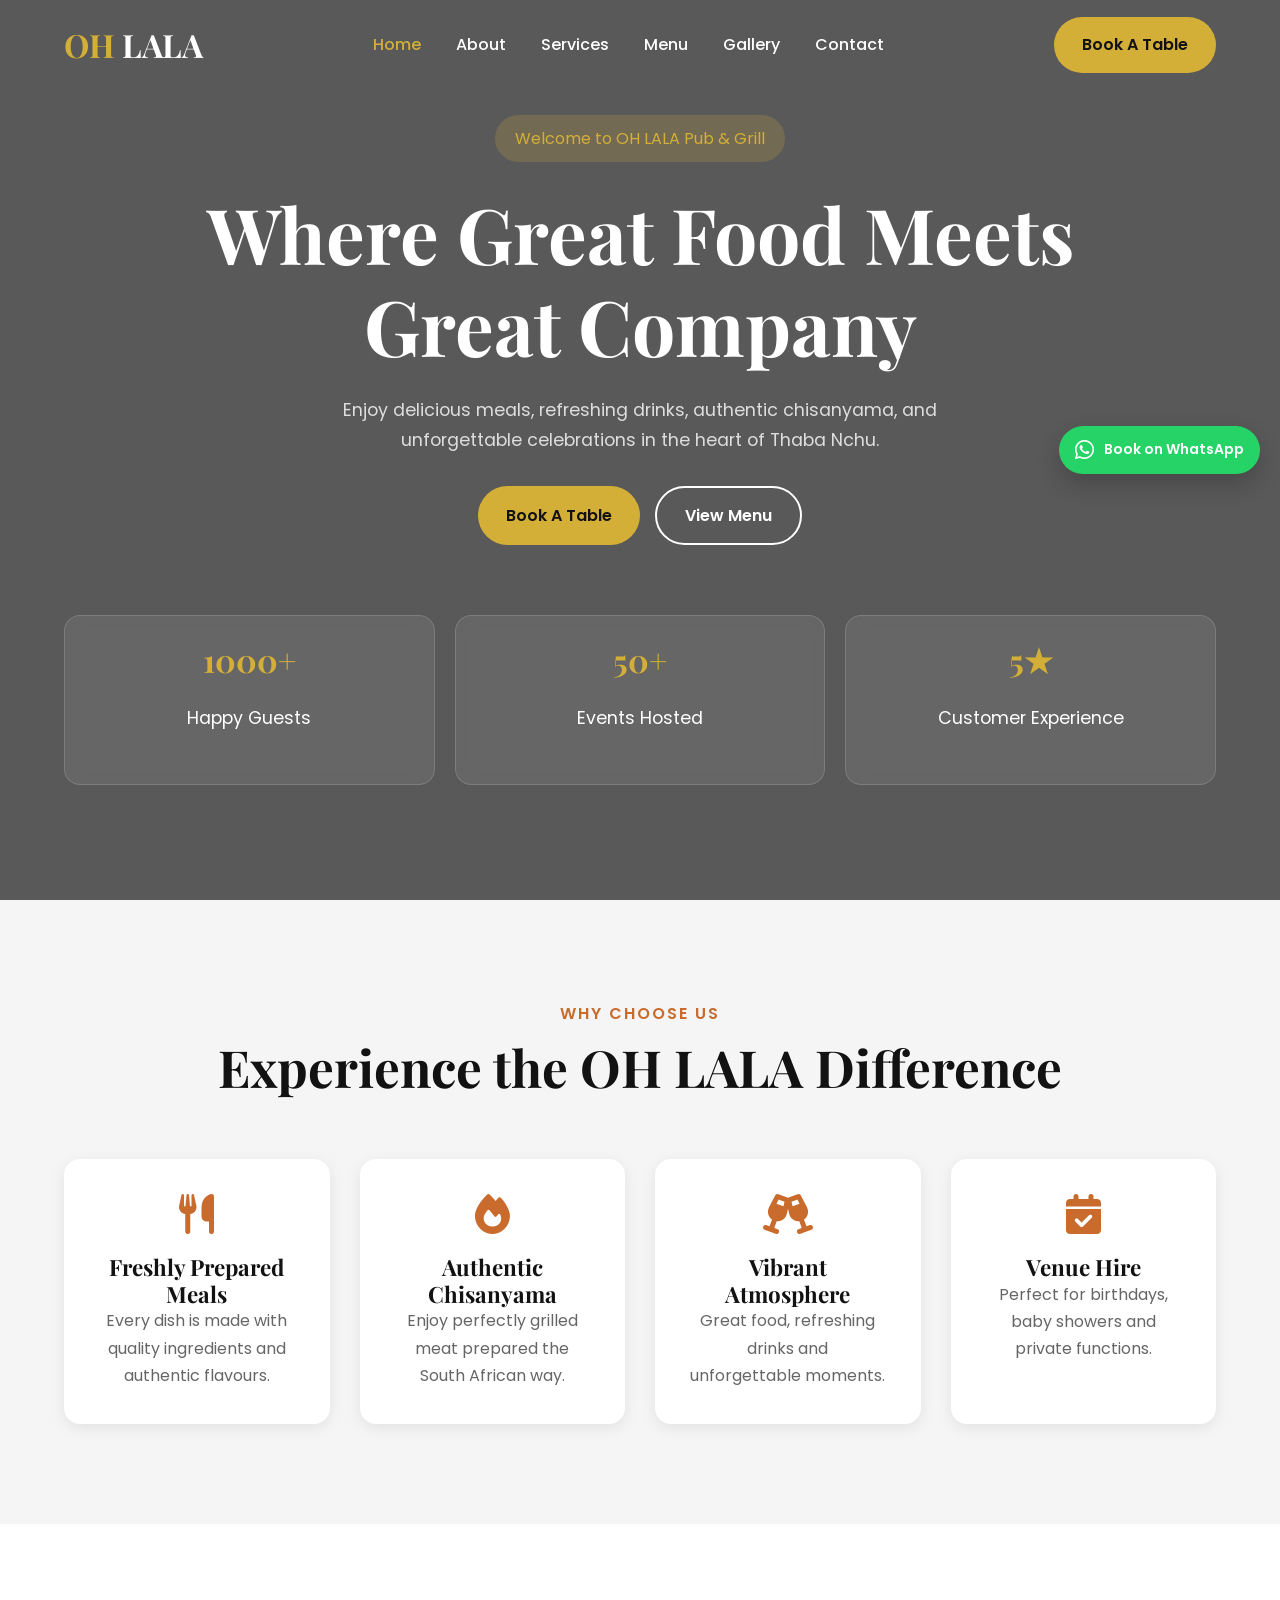
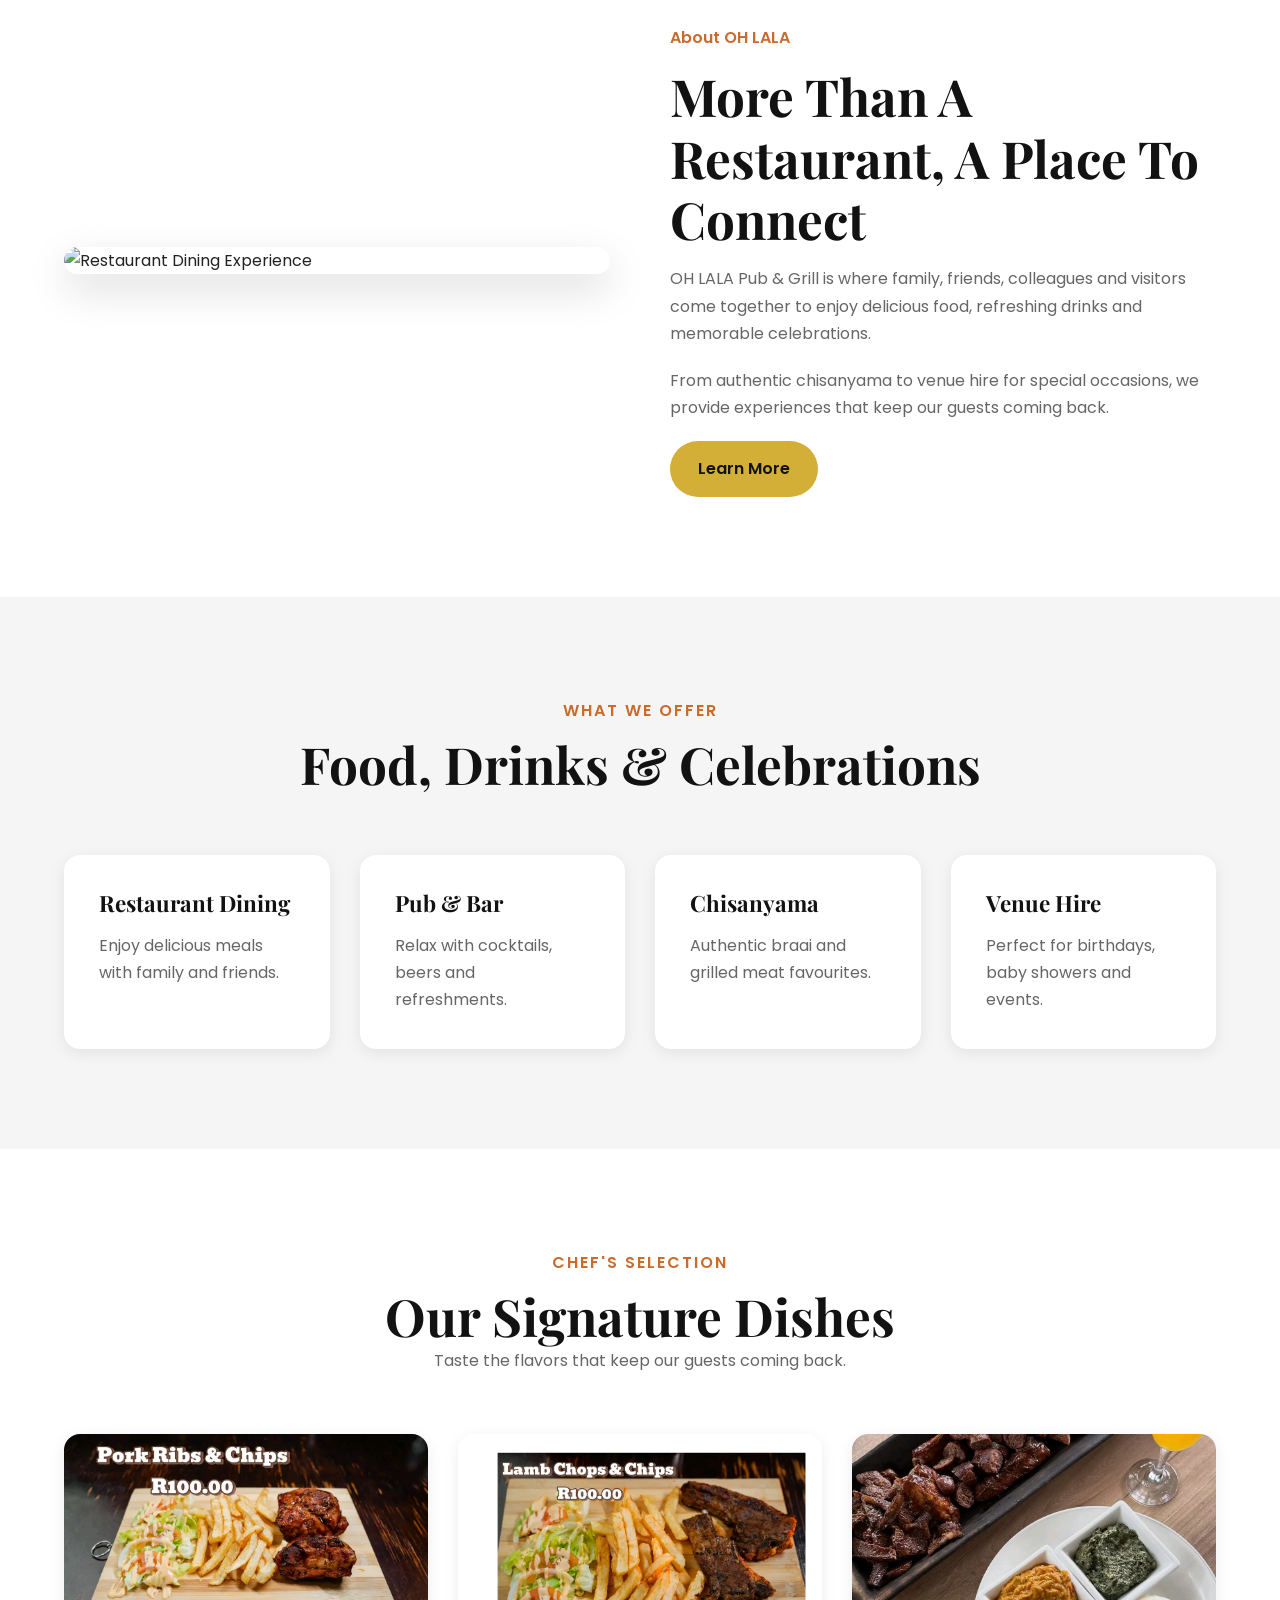
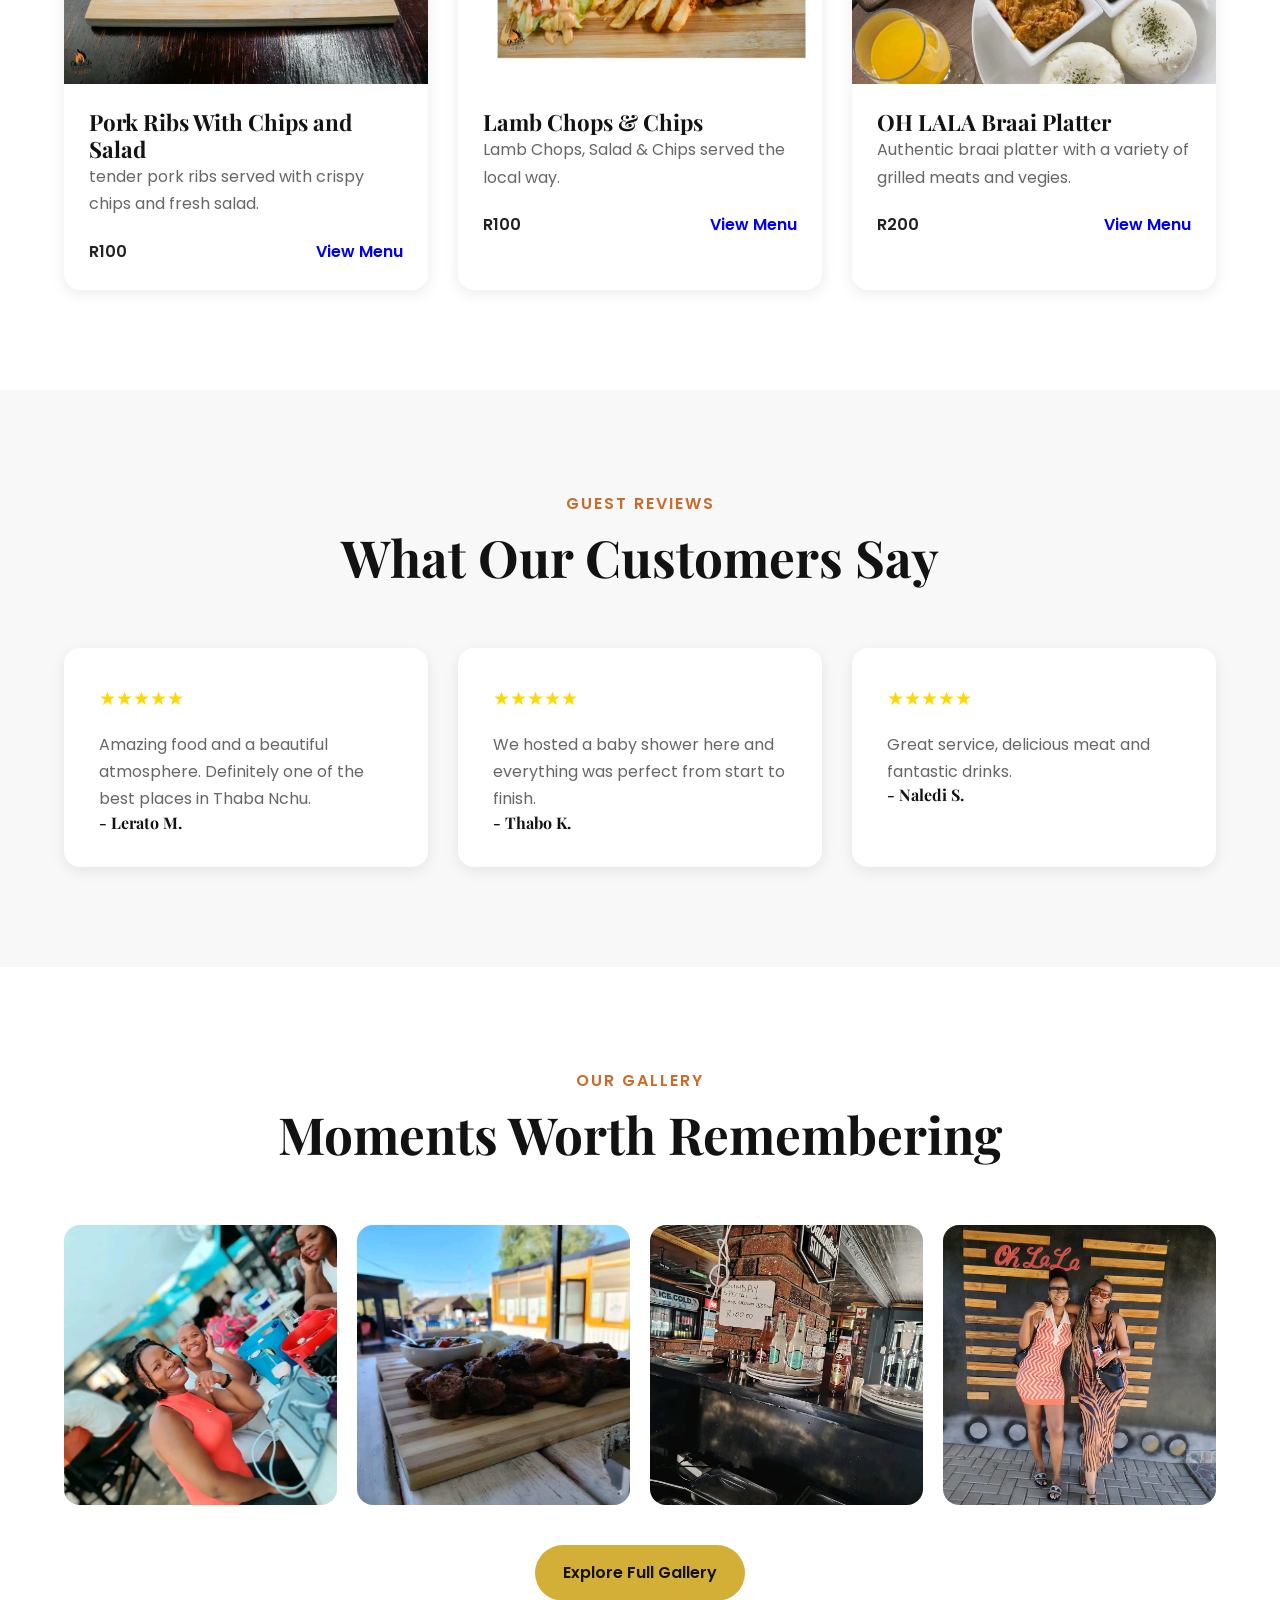
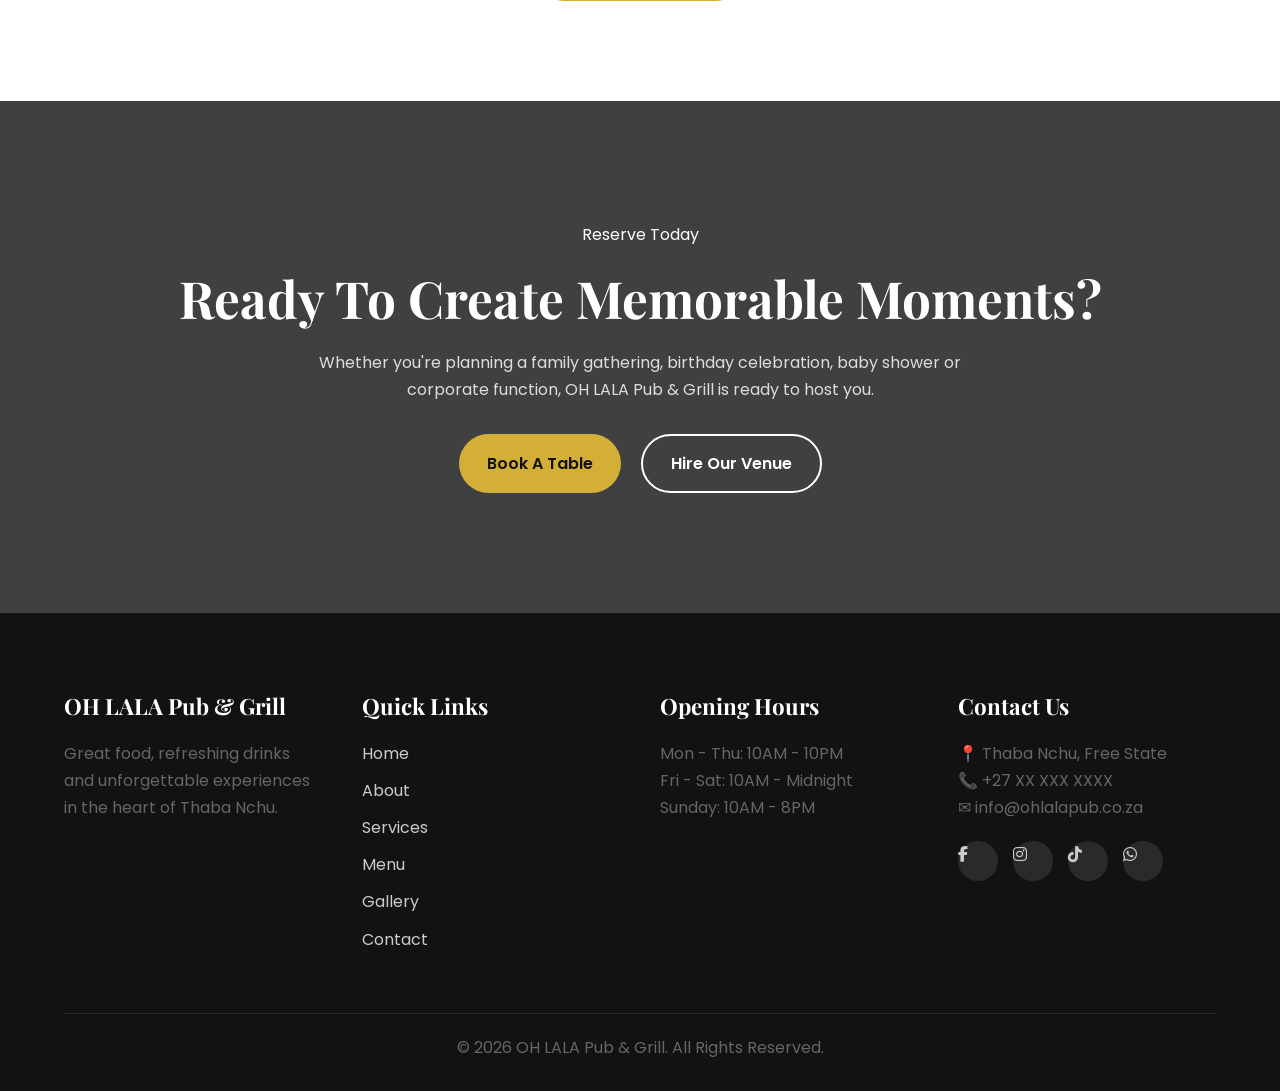
==== index.html @ 40be5af2 "first commit: Home page" ====
<!doctype html>
<html lang="en">
  <head>
    <meta charset="UTF-8" />
    <meta name="viewport" content="width=device-width, initial-scale=1.0" />
    <title>OH LALA PUB & GRILL</title>
    <link rel="stylesheet" href="css/styles.css" />

    <link rel="preconnect" href="https://fonts.googleapis.com" />
    <link rel="preconnect" href="https://fonts.gstatic.com" crossorigin />

    <link
      rel="stylesheet"
      href="https://cdnjs.cloudflare.com/ajax/libs/font-awesome/6.6.0/css/all.min.css"
    />
  </head>
  <body>
    <!-- Header -->
    <header class="header" id="header">
      <nav class="navbar container">
        <!-- Logo -->
        <a href="index.html" class="logo"> <span>OH</span> LALA </a>

        <!-- Desktop Navigation -->
        <ul class="nav-links">
          <li><a href="index.html" class="active">Home</a></li>
          <li><a href="about.html">About</a></li>
          <li><a href="services.html">Services</a></li>
          <li><a href="menu.html">Menu</a></li>
          <li><a href="gallery.html">Gallery</a></li>
          <li><a href="contact.html">Contact</a></li>
        </ul>

        <!-- CTA -->
        <a href="contact.html" class="btn btn-primary"> Book A Table </a>

        <!-- Mobile Menu -->
        <div class="hamburger" id="hamburger">
          <span></span>
          <span></span>
          <span></span>
        </div>
      </nav>

      <!-- Mobile Menu -->
      <div class="mobile-menu" id="mobileMenu">
        <a href="index.html">Home</a>
        <a href="about.html">About</a>
        <a href="services.html">Services</a>
        <a href="menu.html">Menu</a>
        <a href="gallery.html">Gallery</a>
        <a href="contact.html">Contact</a>

        <a href="contact.html" class="btn btn-primary mobile-btn">
          Book A Table
        </a>
      </div>
    </header>

    <!-- Hero Section -->
    <section class="hero">
      <div class="hero-overlay"></div>

      <div class="container hero-content">
        <span class="hero-tag"> Welcome to OH LALA Pub & Grill </span>

        <h1>Where Great Food Meets Great Company</h1>

        <p>
          Enjoy delicious meals, refreshing drinks, authentic chisanyama, and
          unforgettable celebrations in the heart of Thaba Nchu.
        </p>

        <div class="hero-buttons">
          <a href="contact.html" class="btn btn-primary"> Book A Table </a>

          <a href="menu.html" class="btn btn-secondary"> View Menu </a>
        </div>

        <!-- Statistics -->
        <div class="hero-stats">
          <div class="stat-card">
            <h3>1000+</h3>
            <p>Happy Guests</p>
          </div>

          <div class="stat-card">
            <h3>50+</h3>
            <p>Events Hosted</p>
          </div>

          <div class="stat-card">
            <h3>5★</h3>
            <p>Customer Experience</p>
          </div>
        </div>
      </div>
    </section>

    <section class="features section">
      <div class="container">
        <div class="section-header">
          <span>Why Choose Us</span>
          <h2>Experience the OH LALA Difference</h2>
        </div>

        <div class="features-grid">
          <div class="feature-card">
            <i class="fas fa-utensils"></i>
            <h3>Freshly Prepared Meals</h3>
            <p>
              Every dish is made with quality ingredients and authentic
              flavours.
            </p>
          </div>

          <div class="feature-card">
            <i class="fas fa-fire"></i>
            <h3>Authentic Chisanyama</h3>
            <p>Enjoy perfectly grilled meat prepared the South African way.</p>
          </div>

          <div class="feature-card">
            <i class="fas fa-glass-cheers"></i>
            <h3>Vibrant Atmosphere</h3>
            <p>Great food, refreshing drinks and unforgettable moments.</p>
          </div>

          <div class="feature-card">
            <i class="fas fa-calendar-check"></i>
            <h3>Venue Hire</h3>
            <p>Perfect for birthdays, baby showers and private functions.</p>
          </div>
        </div>
      </div>
    </section>

    <section class="about-preview section">
      <div class="container about-grid">
        <div class="about-image">
          <img
            src="https://images.unsplash.com/photo-1559339352-11d035aa65de"
            alt="Restaurant Dining Experience"
          />
        </div>

        <div class="about-content">
          <span>About OH LALA</span>

          <h2>More Than A Restaurant, A Place To Connect</h2>

          <p>
            OH LALA Pub & Grill is where family, friends, colleagues and
            visitors come together to enjoy delicious food, refreshing drinks
            and memorable celebrations.
          </p>

          <p>
            From authentic chisanyama to venue hire for special occasions, we
            provide experiences that keep our guests coming back.
          </p>

          <a href="about.html" class="btn btn-primary"> Learn More </a>
        </div>
      </div>
    </section>

    <section class="services-preview section">
      <div class="container">
        <div class="section-header">
          <span>What We Offer</span>
          <h2>Food, Drinks & Celebrations</h2>
        </div>

        <div class="services-grid">
          <div class="service-card">
            <h3>Restaurant Dining</h3>
            <p>Enjoy delicious meals with family and friends.</p>
          </div>

          <div class="service-card">
            <h3>Pub & Bar</h3>
            <p>Relax with cocktails, beers and refreshments.</p>
          </div>

          <div class="service-card">
            <h3>Chisanyama</h3>
            <p>Authentic braai and grilled meat favourites.</p>
          </div>

          <div class="service-card">
            <h3>Venue Hire</h3>
            <p>Perfect for birthdays, baby showers and events.</p>
          </div>
        </div>
      </div>
    </section>

    <!-- Signature Dishes -->
    <section class="signature-dishes section">
      <div class="container">
        <div class="section-header">
          <span>Chef's Selection</span>
          <h2>Our Signature Dishes</h2>
          <p>Taste the flavors that keep our guests coming back.</p>
        </div>

        <div class="dishes-grid">
          <div class="dish-card">
            <img
              src="images/pork-ribs-plate.jpg"
              alt="Pork Ribs With Chips and Salad"
            />

            <div class="dish-content">
              <h3>Pork Ribs With Chips and Salad</h3>
              <p> tender pork ribs served with crispy chips and fresh salad.</p>

              <div class="dish-footer">
                <span>R100</span>
                <a href="menu.html">View Menu</a>
              </div>
            </div>
          </div>

          <div class="dish-card">
            <img
              src="images/lamp-chops.jpg"
              alt="Lamb Chips Palte"
            />

            <div class="dish-content">
              <h3>Lamb Chops & Chips</h3>
              <p>Lamb Chops, Salad & Chips served the local way.</p>

              <div class="dish-footer">
                <span>R100</span>
                <a href="menu.html">View Menu</a>
              </div>
            </div>
          </div>

          <div class="dish-card">
            <img
              src="images/oh-lala-braai-platter.jpg"
              alt="Burger"
            />

            <div class="dish-content">
              <h3>OH LALA Braai Platter</h3>
              <p>Authentic braai platter with a variety of grilled meats and vegies.</p>

              <div class="dish-footer">
                <span>R200</span>
                <a href="menu.html">View Menu</a>
              </div>
            </div>
          </div>
        </div>
      </div>
    </section>

    <!-- Testimonials -->
    <section class="testimonials section">
      <div class="container">
        <div class="section-header">
          <span>Guest Reviews</span>
          <h2>What Our Customers Say</h2>
        </div>

        <div class="testimonial-grid">
          <div class="testimonial-card">
            <div class="stars">★★★★★</div>

            <p>
              Amazing food and a beautiful atmosphere. Definitely one of the
              best places in Thaba Nchu.
            </p>

            <h4>- Lerato M.</h4>
          </div>

          <div class="testimonial-card">
            <div class="stars">★★★★★</div>

            <p>
              We hosted a baby shower here and everything was perfect from start
              to finish.
            </p>

            <h4>- Thabo K.</h4>
          </div>

          <div class="testimonial-card">
            <div class="stars">★★★★★</div>

            <p>Great service, delicious meat and fantastic drinks.</p>

            <h4>- Naledi S.</h4>
          </div>
        </div>
      </div>
    </section>

    <!-- Gallery Preview -->
    <section class="gallery-preview section">
      <div class="container">
        <div class="section-header">
          <span>Our Gallery</span>
          <h2>Moments Worth Remembering</h2>
        </div>

        <div class="gallery-grid">
          <img
            src="images/gallery-preview/gallery-1.jpg"
            alt="Restaurant Interior"
          />

          <img
            src="images/gallery-preview/gallery-2.jpg"
            alt="Restaurant Food"
          />

          <img
            src="images/gallery-preview/gallery-3.jpg"
            alt="Dining Experience"
          />

          <img
            src="images/gallery-preview/gallery-4.jpg"
            alt="Event Venue"
          />
        </div>

        <div class="gallery-btn">
          <a href="gallery.html" class="btn btn-primary">
            Explore Full Gallery
          </a>
        </div>
      </div>
    </section>

    <!-- Booking CTA -->
    <section class="booking-cta">
      <div class="cta-overlay"></div>

      <div class="container cta-content">
        <span>Reserve Today</span>

        <h2>Ready To Create Memorable Moments?</h2>

        <p>
          Whether you're planning a family gathering, birthday celebration, baby
          shower or corporate function, OH LALA Pub & Grill is ready to host
          you.
        </p>

        <div class="cta-buttons">
          <a href="contact.html" class="btn btn-primary"> Book A Table </a>

          <a href="contact.html" class="btn btn-secondary"> Hire Our Venue </a>
        </div>
      </div>
    </section>
 <!-- WhatsApp Floating Button -->
    <a
      href="https://wa.me/27XXXXXXXXX"
      class="whatsapp-float"
      target="_blank"
      aria-label="Chat on WhatsApp"
    >
      <i class="fab fa-whatsapp"></i>
      <span>Book on WhatsApp</span>
    </a>
    <!-- Footer -->
    <footer class="footer">
      <div class="container">
        <div class="footer-grid">
          <!-- Column 1 -->
          <div>
            <h3>OH LALA Pub & Grill</h3>

            <p>
              Great food, refreshing drinks and unforgettable experiences in the
              heart of Thaba Nchu.
            </p>
          </div>

          <!-- Column 2 -->
          <div>
            <h3>Quick Links</h3>

            <a href="index.html">Home</a>
            <a href="about.html">About</a>
            <a href="services.html">Services</a>
            <a href="menu.html">Menu</a>
            <a href="gallery.html">Gallery</a>
            <a href="contact.html">Contact</a>
          </div>

          <!-- Column 3 -->
          <div>
            <h3>Opening Hours</h3>

            <p>Mon - Thu: 10AM - 10PM</p>
            <p>Fri - Sat: 10AM - Midnight</p>
            <p>Sunday: 10AM - 8PM</p>
          </div>

          <!-- Column 4 -->
          <div>
            <h3>Contact Us</h3>

            <p>📍 Thaba Nchu, Free State</p>
            <p>📞 +27 XX XXX XXXX</p>
            <p>✉ info@ohlalapub.co.za</p>

            <div class="social-icons">
              <a href="#">
                <i class="fab fa-facebook-f"></i>
              </a>

              <a href="#">
                <i class="fab fa-instagram"></i>
              </a>

              <a href="#">
                <i class="fab fa-tiktok"></i>
              </a>

              <a href="#">
                <i class="fab fa-whatsapp"></i>
              </a>
            </div>
          </div>
        </div>

        <div class="footer-bottom">
          <p>© 2026 OH LALA Pub & Grill. All Rights Reserved.</p>
        </div>
      </div>
    </footer>
   
    <script src="js/script.js"></script>
  </body>
</html>
---- css/styles.css ----
/* ===================================
   GOOGLE FONTS
=================================== */
@import url("https://fonts.googleapis.com/css2?family=Playfair+Display:wght@500;600;700;800&family=Poppins:wght@300;400;500;600;700&display=swap");

/* ===================================
   CSS VARIABLES
=================================== */
:root {
  /* Colors */
  --primary: #d4af37;
  --secondary: #c96b2c;
  --dark: #121212;
  --dark-light: #1d1d1d;
  --white: #ffffff;
  --gray: #f5f5f5;
  --text: #666666;

  /* Typography */
  --heading-font: "Playfair Display", serif;
  --body-font: "Poppins", sans-serif;

  /* Shadows */
  --shadow-sm: 0 4px 15px rgba(0, 0, 0, 0.08);
  --shadow-md: 0 8px 25px rgba(0, 0, 0, 0.12);
  --shadow-lg: 0 15px 40px rgba(0, 0, 0, 0.15);

  /* Radius */
  --radius: 16px;
  --radius-lg: 24px;

  /* Container */
  --container: 1200px;

  /* Transition */
  --transition: all 0.35s ease;
}

/* ===================================
   RESET
=================================== */
* {
  margin: 0;
  padding: 0;
  box-sizing: border-box;
}

html {
  scroll-behavior: smooth;
}

body {
  font-family: var(--body-font);
  line-height: 1.7;
  background: var(--white);
  color: #222;
  overflow-x: hidden;
}

img {
  width: 100%;
  display: block;
}

ul {
  list-style: none;
}

a {
  text-decoration: none;
}

section {
  padding: 100px 0;
}

.container {
  width: min(90%, var(--container));
  margin: auto;
}

/* ===================================
   TYPOGRAPHY
=================================== */

h1,
h2,
h3,
h4,
h5 {
  font-family: var(--heading-font);
  line-height: 1.2;
  color: var(--dark);
}

h1 {
  font-size: clamp(2.8rem, 6vw, 5.5rem);
}

h2 {
  font-size: clamp(2rem, 4vw, 3.5rem);
}

h3 {
  font-size: 1.4rem;
}

p {
  color: var(--text);
}

.section-header {
  text-align: center;
  margin-bottom: 60px;
}

.section-header span {
  color: var(--secondary);
  font-weight: 600;
  text-transform: uppercase;
  letter-spacing: 2px;
}

.section-header h2 {
  margin-top: 10px;
}

/* ===================================
   BUTTONS
=================================== */

.btn {
  display: inline-flex;
  align-items: center;
  justify-content: center;
  padding: 14px 28px;
  border-radius: 50px;
  font-weight: 600;
  transition: var(--transition);
  cursor: pointer;
}

.btn-primary {
  background: var(--primary);
  color: var(--dark);
}

.btn-primary:hover {
  background: var(--secondary);
  color: var(--white);
  transform: translateY(-3px);
}

.btn-secondary {
  border: 2px solid var(--white);
  color: var(--white);
}

.btn-secondary:hover {
  background: var(--white);
  color: var(--dark);
}

/* ===================================
   HEADER
=================================== */

.header {
  position: fixed;
  top: 0;
  left: 0;
  width: 100%;
  z-index: 1000;
  transition: 0.4s ease;
}

.header.scrolled {
  background: rgba(18, 18, 18, 0.95);
  backdrop-filter: blur(10px);
  box-shadow: var(--shadow-md);
}

.navbar {
  display: flex;
  justify-content: space-between;
  align-items: center;
  height: 90px;
}

.logo {
  font-family: var(--heading-font);
  font-size: 2rem;
  font-weight: 700;
  color: var(--white);
}

.logo span {
  color: var(--primary);
}

.nav-links {
  display: flex;
  gap: 35px;
}

.nav-links a {
  color: var(--white);
  font-weight: 500;
  transition: var(--transition);
  position: relative;
}

.nav-links a:hover,
.nav-links a.active {
  color: var(--primary);
}

.nav-links a::after {
  content: "";
  position: absolute;
  width: 0;
  height: 2px;
  background: var(--primary);
  left: 0;
  bottom: -5px;
  transition: 0.3s;
}

.nav-links a:hover::after {
  width: 100%;
}

/* ===================================
   MOBILE MENU
=================================== */

.hamburger {
  display: none;
  flex-direction: column;
  cursor: pointer;
}

.hamburger span {
  width: 28px;
  height: 3px;
  margin: 3px;
  background: white;
}

.mobile-menu {
  position: fixed;
  top: 90px;
  right: -100%;
  width: 280px;
  height: 100vh;
  background: var(--dark);
  display: flex;
  flex-direction: column;
  padding: 40px;
  gap: 20px;
  transition: 0.4s;
}

.mobile-menu.active {
  right: 0;
}

.mobile-menu a {
  color: white;
  font-size: 1.1rem;
}

/* ===================================
   HERO SECTION
=================================== */

.hero {
  min-height: 100vh;
  position: relative;
  display: flex;
  align-items: center;
  background: url("https://images.unsplash.com/photo-1517248135467-4c7edcad34c4?auto=format&fit=crop&w=2000&q=80")
    center/cover;
}

.hero-overlay {
  position: absolute;
  inset: 0;
  background: rgba(0, 0, 0, 0.65);
}

.hero-content {
  position: relative;
  z-index: 2;
  color: white;
  text-align: center;
}

.hero-tag {
  display: inline-block;
  background: rgba(212, 175, 55, 0.2);
  color: var(--primary);
  padding: 10px 20px;
  border-radius: 50px;
  margin-bottom: 25px;
}

.hero h1 {
  color: white;
  max-width: 900px;
  margin: auto;
}

.hero p {
  color: #ddd;
  max-width: 700px;
  margin: 25px auto;
  font-size: 1.1rem;
}

.hero-buttons {
  display: flex;
  justify-content: center;
  gap: 15px;
  margin-top: 30px;
  flex-wrap: wrap;
}

/* ===================================
   HERO STATS
=================================== */

.hero-stats {
  display: grid;
  grid-template-columns: repeat(3, 1fr);
  gap: 20px;
  margin-top: 70px;
}

.stat-card {
  background: rgba(255, 255, 255, 0.08);
  backdrop-filter: blur(10px);
  border: 1px solid rgba(255, 255, 255, 0.15);
  border-radius: var(--radius);
  padding: 25px;
}

.stat-card h3 {
  color: var(--primary);
  font-size: 2rem;
}

.stat-card p {
  color: white;
}

/* ===================================
   FEATURES
=================================== */

.features {
  background: var(--gray);
}

.features-grid {
  display: grid;
  grid-template-columns: repeat(auto-fit, minmax(250px, 1fr));
  gap: 30px;
}

.feature-card {
  background: white;
  padding: 35px;
  border-radius: var(--radius);
  box-shadow: var(--shadow-sm);
  transition: var(--transition);
  text-align: center;
}

.feature-card:hover {
  transform: translateY(-10px);
  box-shadow: var(--shadow-lg);
}

.feature-card i {
  font-size: 2.5rem;
  color: var(--secondary);
  margin-bottom: 20px;
}

/* ===================================
   ABOUT PREVIEW
=================================== */

.about-grid {
  display: grid;
  grid-template-columns: 1fr 1fr;
  gap: 60px;
  align-items: center;
}

.about-image img {
  border-radius: var(--radius-lg);
  box-shadow: var(--shadow-lg);
}

.about-content span {
  color: var(--secondary);
  font-weight: 600;
}

.about-content h2 {
  margin: 15px 0;
}

.about-content p {
  margin-bottom: 20px;
}

/* ===================================
   SERVICES
=================================== */

.services-preview {
  background: var(--gray);
}

.services-grid {
  display: grid;
  grid-template-columns: repeat(auto-fit, minmax(260px, 1fr));
  gap: 30px;
}

.service-card {
  background: white;
  padding: 35px;
  border-radius: var(--radius);
  box-shadow: var(--shadow-sm);
  transition: var(--transition);
}

.service-card:hover {
  transform: translateY(-8px);
  border-bottom: 4px solid var(--primary);
}

.service-card h3 {
  margin-bottom: 15px;
}

/* ===================================
   GENERAL CARD DESIGN
=================================== */

.card {
  background: white;
  border-radius: var(--radius);
  overflow: hidden;
  box-shadow: var(--shadow-sm);
  transition: var(--transition);
}

.card:hover {
  transform: translateY(-8px);
  box-shadow: var(--shadow-lg);
}

/* ===================================
   ANIMATIONS
=================================== */

.fade-up {
  opacity: 0;
  transform: translateY(40px);
  transition: 0.8s ease;
}

.fade-up.show {
  opacity: 1;
  transform: translateY(0);
}

@keyframes float {
  0% {
    transform: translateY(0);
  }
  50% {
    transform: translateY(-10px);
  }
  100% {
    transform: translateY(0);
  }
}

.float {
  animation: float 3s infinite ease-in-out;
}

/* SIGNATURE DISHES */
.dishes-grid {
  display: grid;
  grid-template-columns: repeat(auto-fit, minmax(320px, 1fr));
  gap: 30px;
}

.dish-card {
  background: #fff;
  border-radius: 16px;
  overflow: hidden;
  box-shadow: var(--shadow-sm);
  transition: 0.4s;
}

.dish-card:hover {
  transform: translateY(-10px);
}

.dish-card img {
  height: 250px;
  object-fit: cover;
}

.dish-content {
  padding: 25px;
}

.dish-footer {
  display: flex;
  justify-content: space-between;
  margin-top: 20px;
  font-weight: 600;
}

/* TESTIMONIALS */
.testimonials {
  background: #f8f8f8;
}

.testimonial-grid {
  display: grid;
  grid-template-columns: repeat(auto-fit, minmax(300px, 1fr));
  gap: 30px;
}

.testimonial-card {
  background: #fff;
  padding: 35px;
  border-radius: 16px;
  box-shadow: var(--shadow-sm);
}

.stars {
  color: gold;
  font-size: 1.2rem;
  margin-bottom: 15px;
}

/* GALLERY */
.gallery-grid {
  display: grid;
  grid-template-columns: repeat(4, 1fr);
  gap: 20px;
}

.gallery-grid img {
  height: 280px;
  object-fit: cover;
  border-radius: 16px;
  transition: 0.4s;
}

.gallery-grid img:hover {
  transform: scale(1.05);
}

.gallery-btn {
  text-align: center;
  margin-top: 40px;
}

/* CTA */
.booking-cta {
  position: relative;
  background: url("https://images.unsplash.com/photo-1552566626-52f8b828add9")
    center/cover;
  padding: 120px 0;
}

.cta-overlay {
  position: absolute;
  inset: 0;
  background: rgba(0, 0, 0, 0.75);
}

.cta-content {
  position: relative;
  z-index: 2;
  text-align: center;
  color: white;
}

.cta-content h2 {
  color: white;
  margin: 20px 0;
}

.cta-content p {
  color: #ddd;
  max-width: 700px;
  margin: auto;
}

.cta-buttons {
  display: flex;
  justify-content: center;
  gap: 20px;
  margin-top: 30px;
}

.social-icons {
  display: flex;
  gap: 15px;
  margin-top: 20px;
}

.social-icons a {
  width: 40px;
  height: 40px;
  display: flex;
  align-items: center;
  justify-content: center;
  background: rgba(255, 255, 255, 0.1);
  border-radius: 50%;
}

/* MOBILE */
@media (max-width: 768px) {
  .gallery-grid {
    grid-template-columns: repeat(2, 1fr);
  }

  .cta-buttons {
    flex-direction: column;
  }
}

/* ===================================
   FOOTER
=================================== */

.footer {
  background: var(--dark);
  color: white;
  padding: 80px 0 30px;
}

.footer-grid {
  display: grid;
  grid-template-columns: repeat(4, 1fr);
  gap: 40px;
}

.footer h3 {
  color: white;
  margin-bottom: 20px;
}

.footer a {
  color: #ccc;
  display: block;
  margin-bottom: 10px;
}

.footer a:hover {
  color: var(--primary);
}

.footer-bottom {
  border-top: 1px solid rgba(255, 255, 255, 0.1);
  margin-top: 50px;
  padding-top: 20px;
  text-align: center;
}

/* ===================================
   RESPONSIVE
=================================== */

@media (max-width: 992px) {
  .about-grid {
    grid-template-columns: 1fr;
  }

  .footer-grid {
    grid-template-columns: repeat(2, 1fr);
  }
}

@media (max-width: 768px) {
  .nav-links {
    display: none;
  }

  .hamburger {
    display: flex;
  }

  .navbar .btn {
    display: none;
  }

  .hero-stats {
    grid-template-columns: 1fr;
  }

  .footer-grid {
    grid-template-columns: 1fr;
  }

  section {
    padding: 80px 0;
  }
}

@media (max-width: 480px) {
  h1 {
    font-size: 2.5rem;
  }

  h2 {
    font-size: 2rem;
  }

  .hero-buttons {
    flex-direction: column;
  }

  .btn {
    width: 100%;
  }
}

/* ===================================
   WHATSAPP FLOATING BUTTON
=================================== */

.whatsapp-float{
  position:fixed;
  right:20px;
  top:50%;
  transform:translateY(-50%);
  z-index:9999;

  display:flex;
  align-items:center;
  gap:10px;

  background:#25D366;
  color:white;

  padding:12px 16px;
  border-radius:50px;

  box-shadow:0 10px 25px rgba(0,0,0,0.2);
  text-decoration:none;

  transition:all .3s ease;
  animation:pulse 2s infinite;
}

/* Icon */
.whatsapp-float i{
  font-size:22px;
}

/* Text */
.whatsapp-float span{
  font-weight:600;
  font-size:14px;
  white-space:nowrap;
}

/* Hover effect */
.whatsapp-float:hover{
  transform:translateY(-50%) scale(1.05);
  background:#1ebe5d;
}

/* Pulse animation */
@keyframes pulse{
  0%{
    box-shadow:0 0 0 0 rgba(37,211,102,0.5);
  }
  70%{
    box-shadow:0 0 0 15px rgba(37,211,102,0);
  }
  100%{
    box-shadow:0 0 0 0 rgba(37,211,102,0);
  }
}

@media(max-width:768px){
  .whatsapp-float{
    right:15px;
    padding:10px 12px;
  }

  .whatsapp-float span{
    display:none;
  }

  .whatsapp-float i{
    font-size:26px;
  }
}

/* This Css is optional */
/* .whatsapp-float{
  width:55px;
  overflow:hidden;
}

.whatsapp-float:hover{
  width:190px;
} */
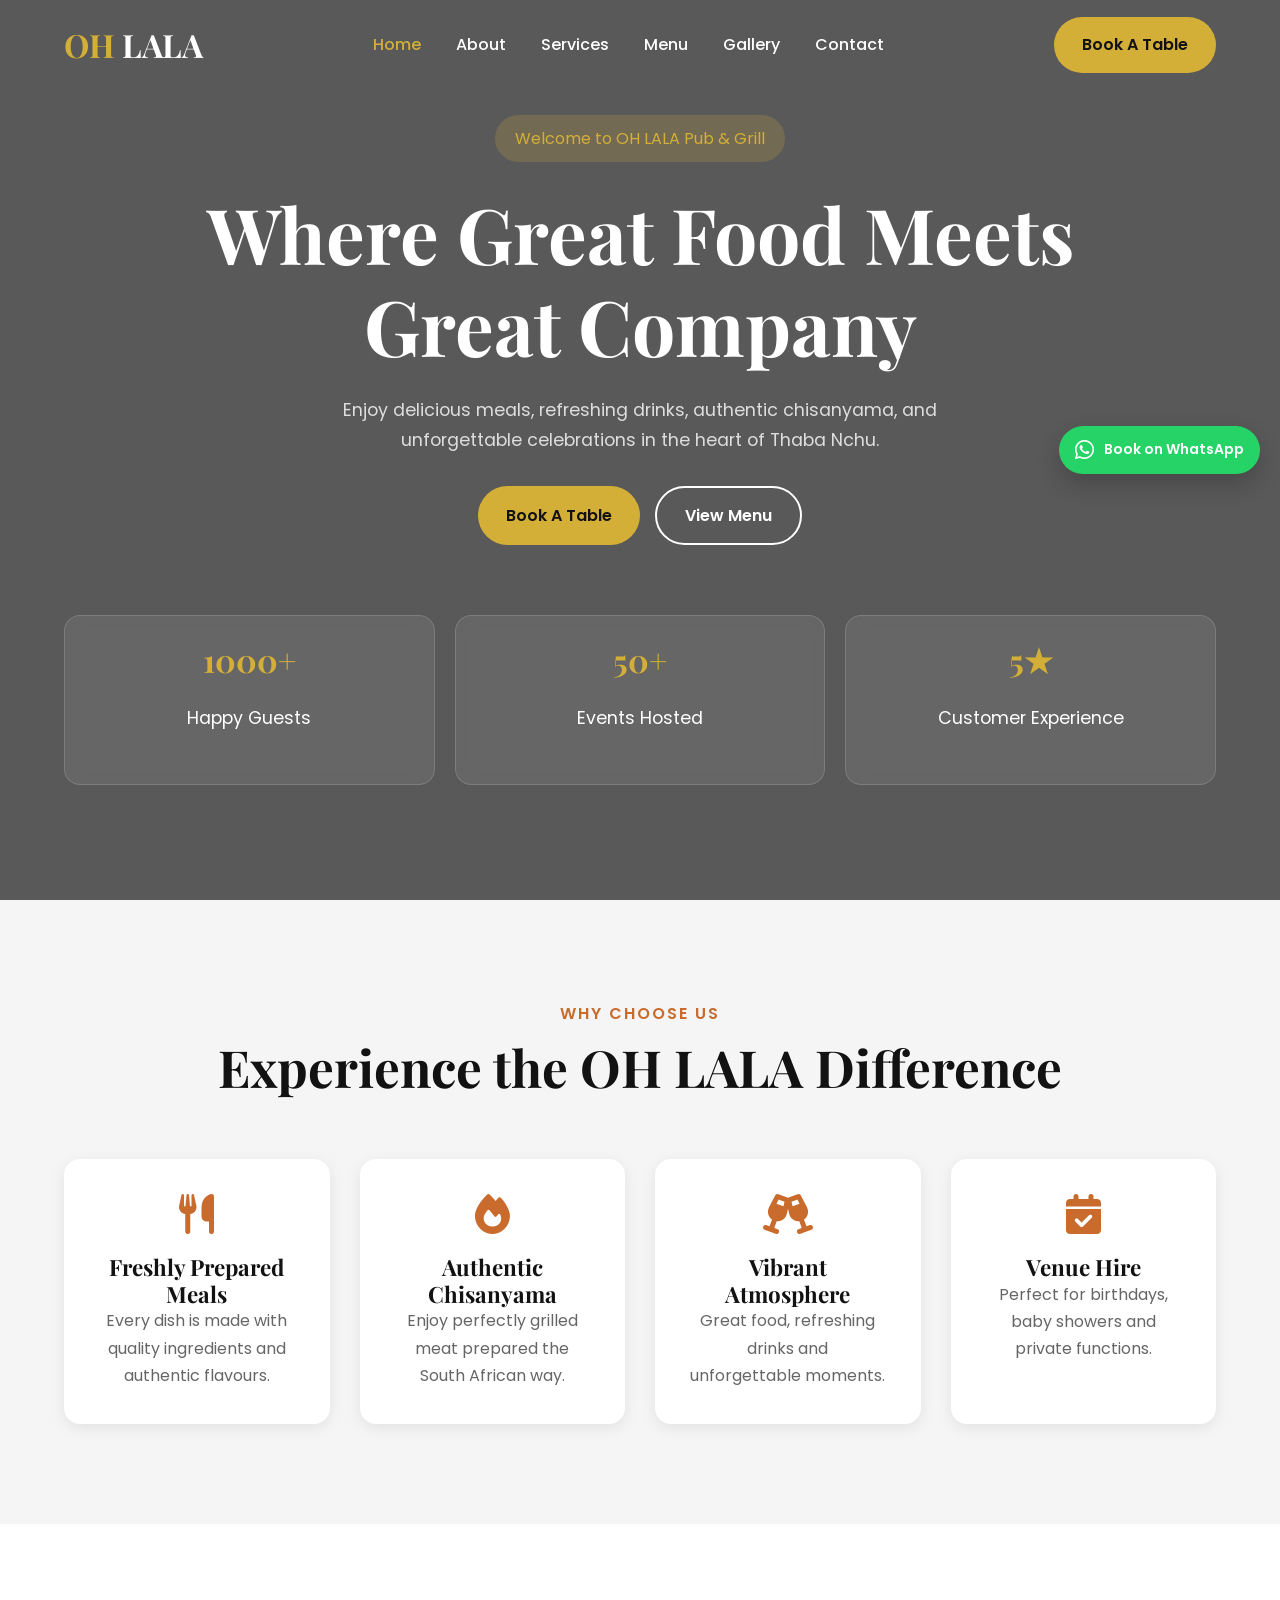
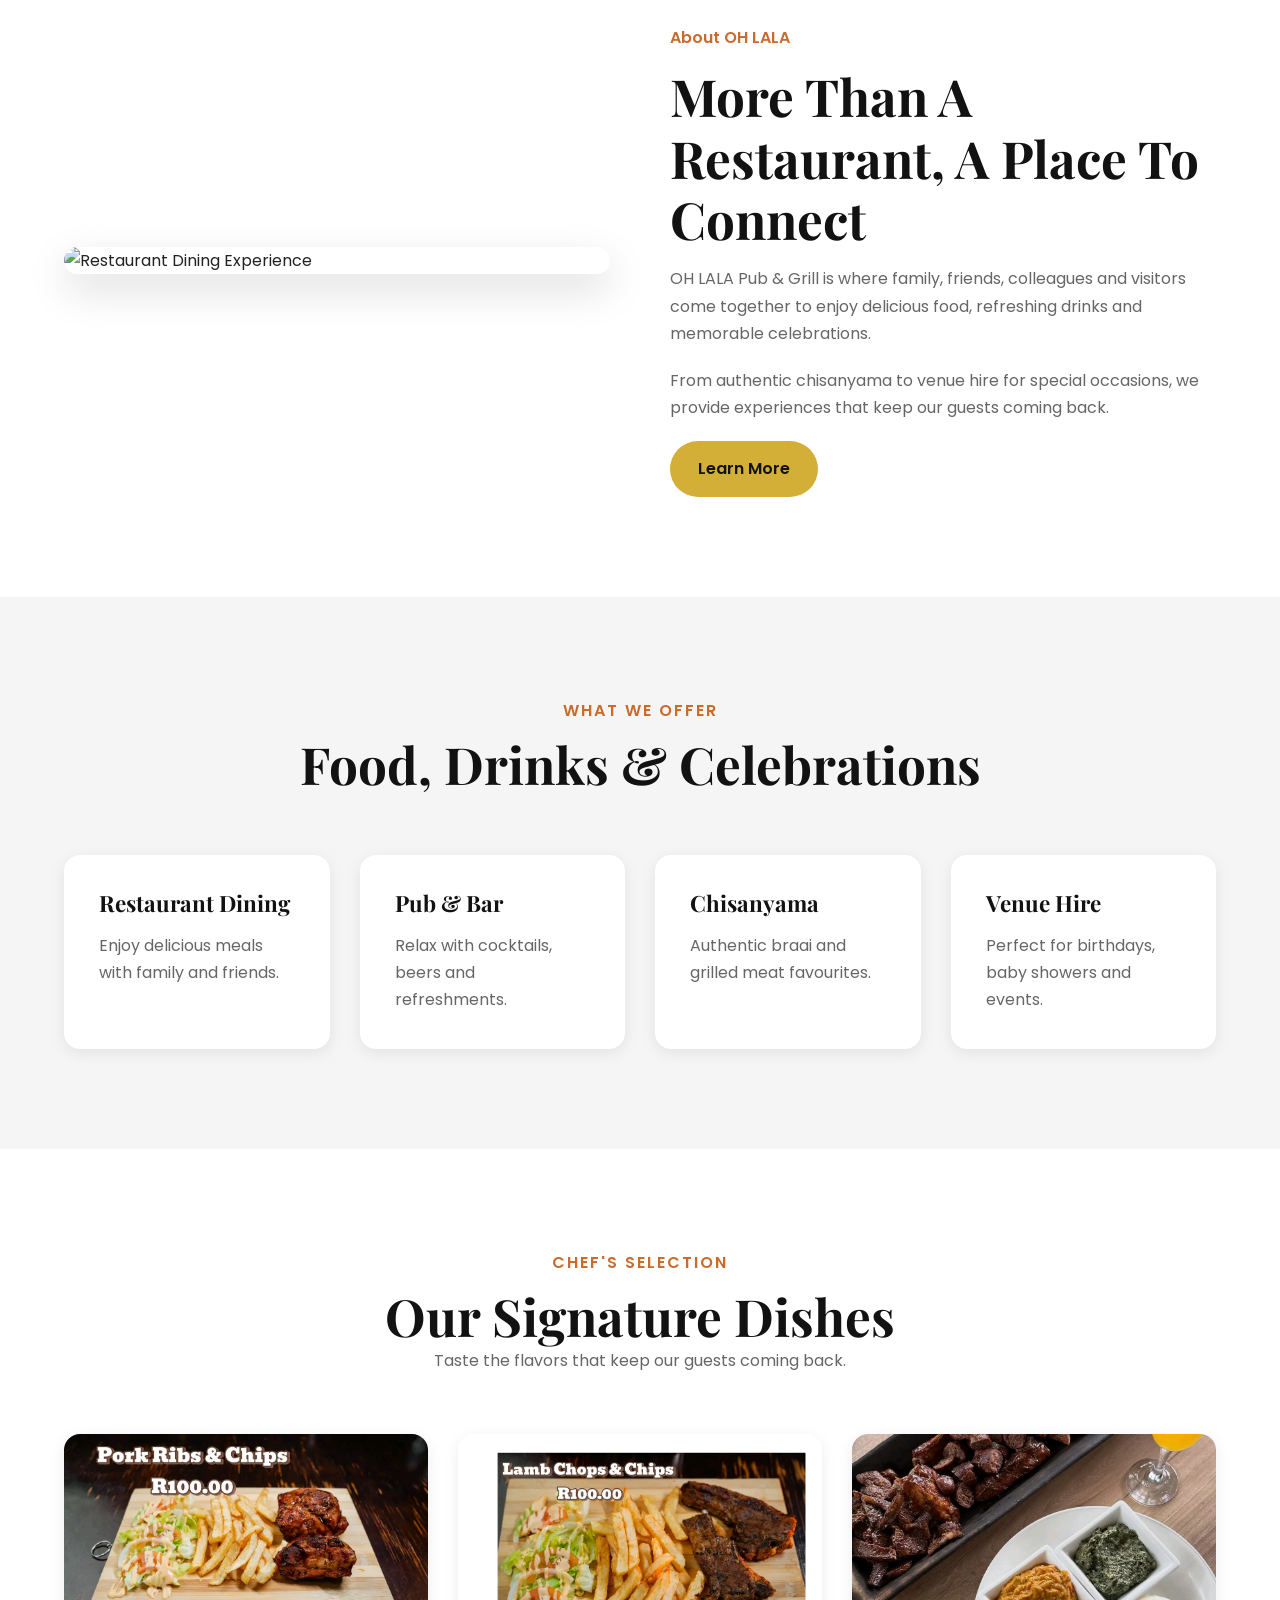
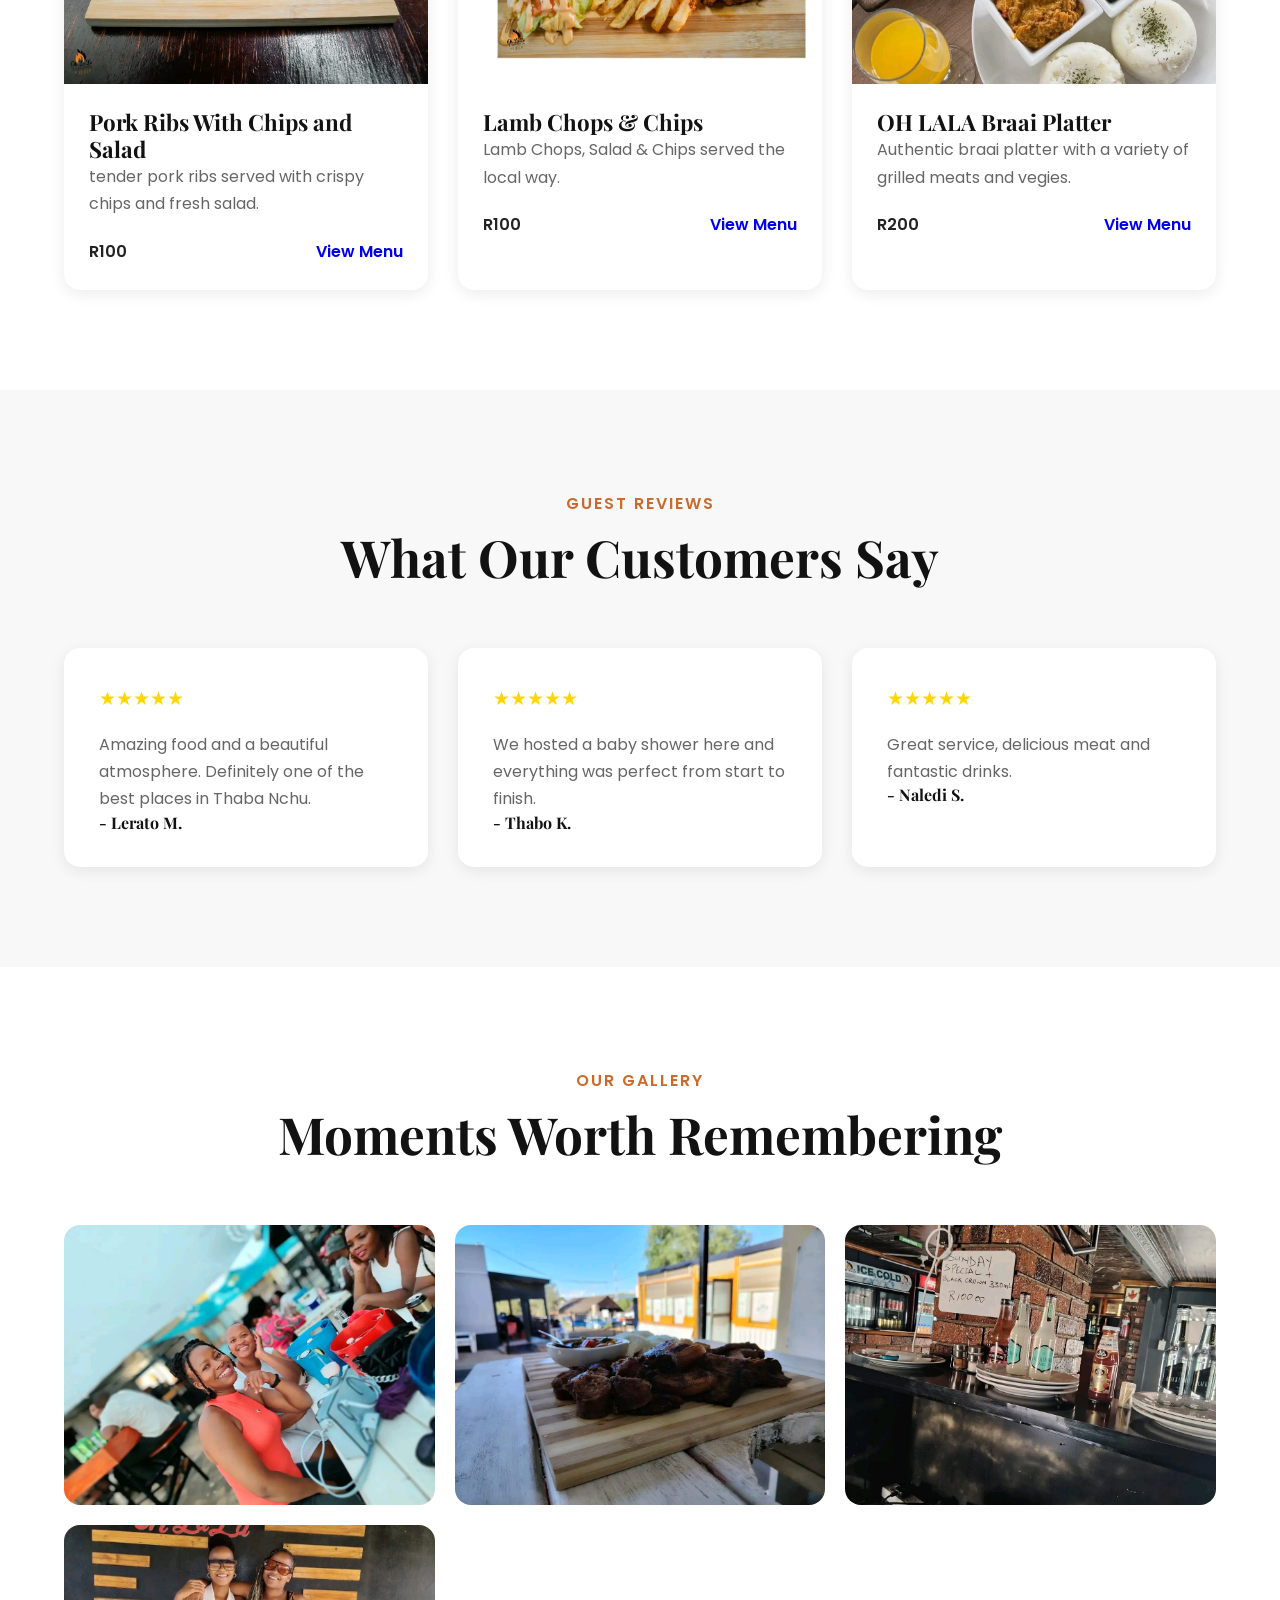
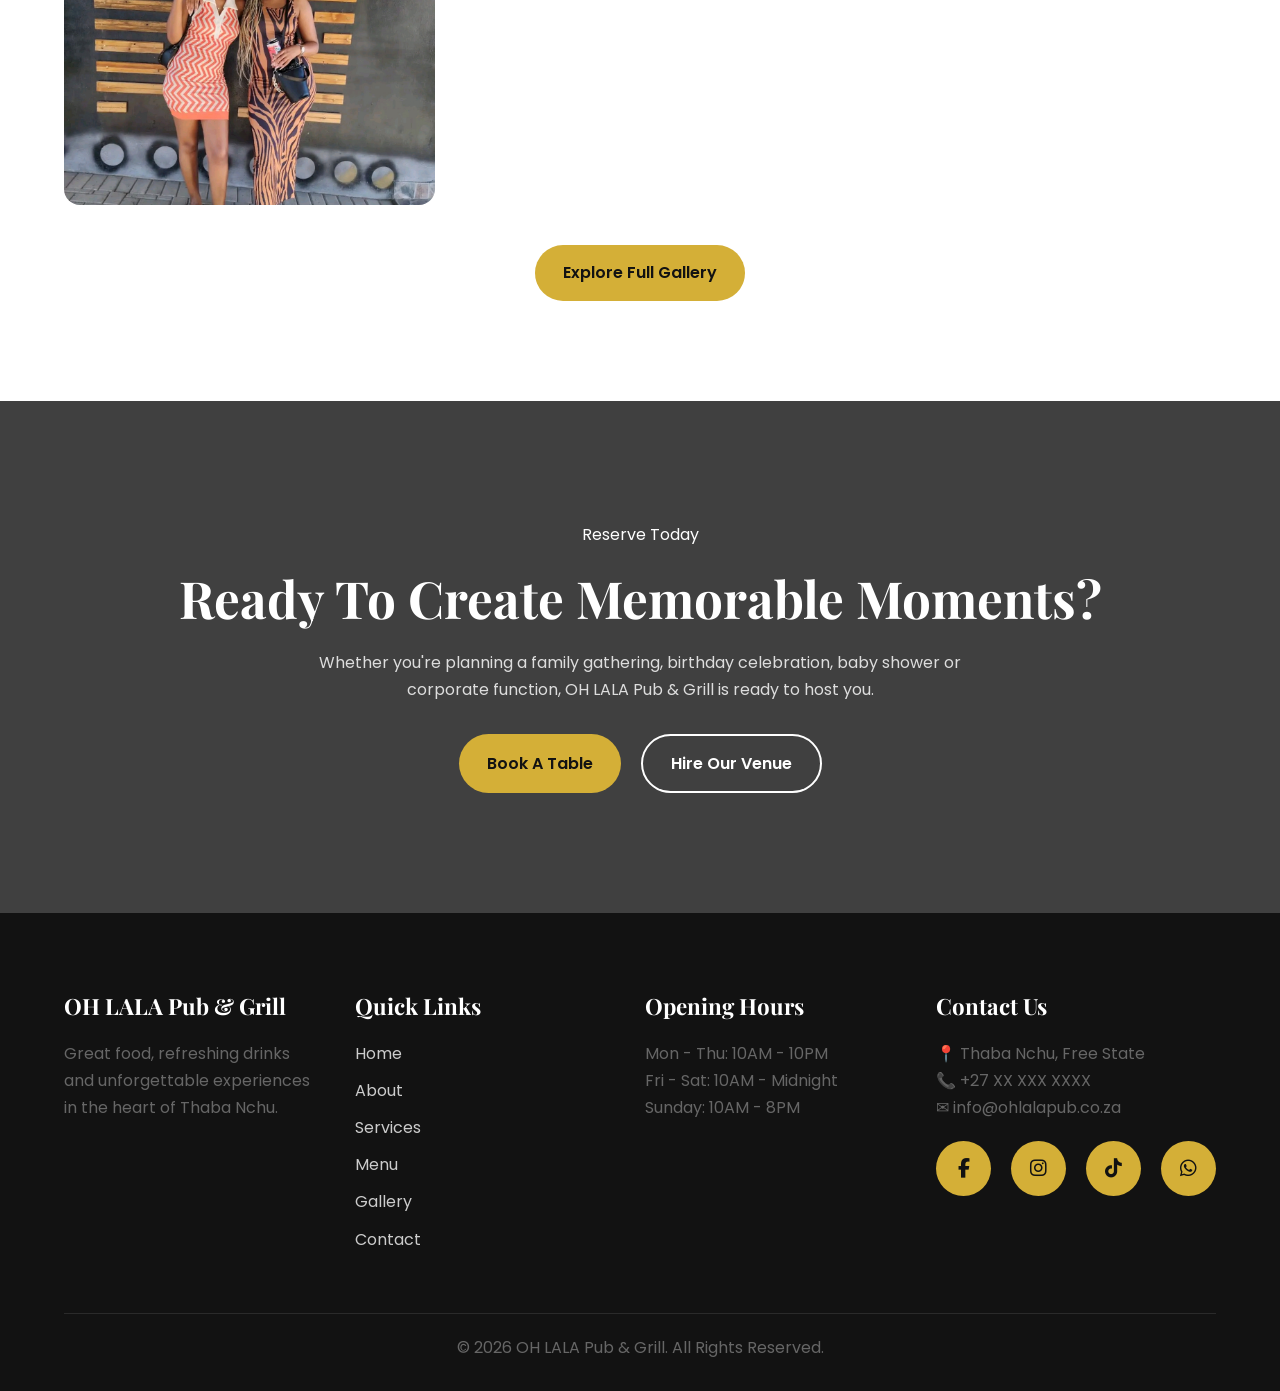
==== commit 94031720: "Demo complete" ====
--- a/index.html
+++ b/index.html
@@ -3,7 +3,7 @@
   <head>
     <meta charset="UTF-8" />
     <meta name="viewport" content="width=device-width, initial-scale=1.0" />
-    <title>OH LALA PUB & GRILL</title>
+    <title>OH LALA PUB & GRILL | Welcome</title>
     <link rel="stylesheet" href="css/styles.css" />
 
     <link rel="preconnect" href="https://fonts.googleapis.com" />
--- a/css/styles.css
+++ b/css/styles.css
@@ -744,73 +744,73 @@
    WHATSAPP FLOATING BUTTON
 =================================== */
 
-.whatsapp-float{
-  position:fixed;
-  right:20px;
-  top:50%;
-  transform:translateY(-50%);
-  z-index:9999;
-
-  display:flex;
-  align-items:center;
-  gap:10px;
-
-  background:#25D366;
-  color:white;
-
-  padding:12px 16px;
-  border-radius:50px;
-
-  box-shadow:0 10px 25px rgba(0,0,0,0.2);
-  text-decoration:none;
-
-  transition:all .3s ease;
-  animation:pulse 2s infinite;
+.whatsapp-float {
+  position: fixed;
+  right: 20px;
+  top: 50%;
+  transform: translateY(-50%);
+  z-index: 9999;
+
+  display: flex;
+  align-items: center;
+  gap: 10px;
+
+  background: #25d366;
+  color: white;
+
+  padding: 12px 16px;
+  border-radius: 50px;
+
+  box-shadow: 0 10px 25px rgba(0, 0, 0, 0.2);
+  text-decoration: none;
+
+  transition: all 0.3s ease;
+  animation: pulse 2s infinite;
 }
 
 /* Icon */
-.whatsapp-float i{
-  font-size:22px;
+.whatsapp-float i {
+  font-size: 22px;
 }
 
 /* Text */
-.whatsapp-float span{
-  font-weight:600;
-  font-size:14px;
-  white-space:nowrap;
+.whatsapp-float span {
+  font-weight: 600;
+  font-size: 14px;
+  white-space: nowrap;
 }
 
 /* Hover effect */
-.whatsapp-float:hover{
-  transform:translateY(-50%) scale(1.05);
-  background:#1ebe5d;
+.whatsapp-float:hover {
+  transform: translateY(-50%) scale(1.05);
+  background: #1ebe5d;
 }
 
 /* Pulse animation */
-@keyframes pulse{
-  0%{
-    box-shadow:0 0 0 0 rgba(37,211,102,0.5);
-  }
-  70%{
-    box-shadow:0 0 0 15px rgba(37,211,102,0);
-  }
-  100%{
-    box-shadow:0 0 0 0 rgba(37,211,102,0);
-  }
-}
-
-@media(max-width:768px){
-  .whatsapp-float{
-    right:15px;
-    padding:10px 12px;
-  }
-
-  .whatsapp-float span{
-    display:none;
-  }
-
-  .whatsapp-float i{
-    font-size:26px;
+@keyframes pulse {
+  0% {
+    box-shadow: 0 0 0 0 rgba(37, 211, 102, 0.5);
+  }
+  70% {
+    box-shadow: 0 0 0 15px rgba(37, 211, 102, 0);
+  }
+  100% {
+    box-shadow: 0 0 0 0 rgba(37, 211, 102, 0);
+  }
+}
+
+@media (max-width: 768px) {
+  .whatsapp-float {
+    right: 15px;
+    padding: 10px 12px;
+  }
+
+  .whatsapp-float span {
+    display: none;
+  }
+
+  .whatsapp-float i {
+    font-size: 26px;
   }
 }
 
@@ -822,4 +822,780 @@
 
 .whatsapp-float:hover{
   width:190px;
-} */+} */
+
+/* PAGE HERO */
+.page-hero {
+  min-height: 60vh;
+  display: flex;
+  align-items: center;
+  position: relative;
+}
+
+.about-hero {
+  background: url("https://images.unsplash.com/photo-1514933651103-005eec06c04b")
+    center/cover;
+}
+
+.page-hero-content {
+  position: relative;
+  z-index: 2;
+  text-align: center;
+  color: white;
+}
+
+.page-hero-content h1 {
+  color: white;
+  max-width: 800px;
+  margin: auto;
+}
+
+.page-hero-content p {
+  color: #ddd;
+  max-width: 650px;
+  margin: 20px auto;
+}
+
+/* STORY */
+.story-grid {
+  display: grid;
+  grid-template-columns: 1fr 1fr;
+  gap: 60px;
+  align-items: center;
+}
+
+.story-image img {
+  border-radius: 20px;
+}
+
+/* MISSION */
+.mission-vision {
+  background: #f8f8f8;
+}
+
+.mv-grid {
+  display: grid;
+  grid-template-columns: repeat(2, 1fr);
+  gap: 30px;
+}
+
+.mv-card {
+  background: white;
+  padding: 40px;
+  text-align: center;
+  border-radius: 16px;
+  box-shadow: var(--shadow-sm);
+}
+
+.mv-card i {
+  font-size: 2.5rem;
+  color: var(--primary);
+  margin-bottom: 20px;
+}
+
+/* VALUES */
+.values-grid {
+  display: grid;
+  grid-template-columns: repeat(4, 1fr);
+  gap: 25px;
+}
+
+.value-card {
+  padding: 35px;
+  background: white;
+  text-align: center;
+  border-radius: 16px;
+  box-shadow: var(--shadow-sm);
+}
+
+/* STATS */
+.stats-section {
+  background: var(--dark);
+  padding: 80px 0;
+}
+
+.stats-grid {
+  display: grid;
+  grid-template-columns: repeat(4, 1fr);
+  gap: 30px;
+}
+
+.stat-box {
+  text-align: center;
+}
+
+.stat-box h2 {
+  color: var(--primary);
+}
+
+.stat-box p {
+  color: white;
+}
+
+/* CTA */
+.about-cta {
+  position: relative;
+  padding: 120px 0;
+  background: url("https://images.unsplash.com/photo-1559339352-11d035aa65de")
+    center/cover;
+}
+
+.about-cta-content {
+  text-align: center;
+  position: relative;
+  z-index: 2;
+}
+
+.about-cta-content h2 {
+  color: white;
+}
+
+.about-cta-content p {
+  color: #ddd;
+  margin: 20px auto;
+}
+
+/* RESPONSIVE */
+@media (max-width: 768px) {
+  .story-grid,
+  .mv-grid,
+  .stats-grid,
+  .values-grid {
+    grid-template-columns: 1fr;
+  }
+}
+
+/* SERVICES HERO */
+.services-hero {
+  background: url("https://images.unsplash.com/photo-1514933651103-005eec06c04b")
+    center/cover;
+}
+
+/* FULL SERVICES */
+.full-services {
+  background: #fff;
+}
+
+/* WHY SECTION */
+.why-services {
+  background: #f8f8f8;
+}
+
+.why-grid {
+  display: grid;
+  grid-template-columns: repeat(4, 1fr);
+  gap: 25px;
+}
+
+.why-card {
+  background: white;
+  padding: 35px;
+  border-radius: 16px;
+  text-align: center;
+  box-shadow: var(--shadow-sm);
+}
+
+/* BOOKING PROCESS */
+.booking-process {
+  background: #fff;
+}
+
+.process-grid {
+  display: grid;
+  grid-template-columns: repeat(4, 1fr);
+  gap: 25px;
+}
+
+.step-card {
+  text-align: center;
+  padding: 35px;
+  border-radius: 20px;
+  background: #f9f9f9;
+}
+
+.step-number {
+  width: 60px;
+  height: 60px;
+  margin: auto;
+  border-radius: 50%;
+  background: var(--primary);
+  color: var(--dark);
+  font-size: 1.5rem;
+  font-weight: 700;
+  display: flex;
+  align-items: center;
+  justify-content: center;
+  margin-bottom: 20px;
+}
+
+/* FAQ */
+.faq-container {
+  max-width: 900px;
+  margin: auto;
+}
+
+.faq-item {
+  margin-bottom: 15px;
+  border-radius: 12px;
+  overflow: hidden;
+  box-shadow: var(--shadow-sm);
+}
+
+.faq-question {
+  width: 100%;
+  padding: 20px;
+  border: none;
+  background: white;
+  text-align: left;
+  cursor: pointer;
+  font-weight: 600;
+}
+
+.faq-answer {
+  max-height: 0;
+  overflow: hidden;
+  transition: 0.3s ease;
+  background: #fafafa;
+}
+
+.faq-answer p {
+  padding: 20px;
+}
+
+/* CTA */
+.services-cta {
+  padding: 120px 0;
+  background: linear-gradient(135deg, #121212 0%, #d4af37 50%, #c96b2c 100%);
+}
+
+.services-cta-content {
+  text-align: center;
+  max-width: 800px;
+  margin: auto;
+}
+
+.services-cta-content span {
+  color: white;
+  text-transform: uppercase;
+  letter-spacing: 2px;
+}
+
+.services-cta-content h2 {
+  color: white;
+  margin: 20px 0;
+}
+
+.services-cta-content p {
+  color: white;
+  opacity: 0.9;
+}
+
+.btn-light {
+  background: white;
+  color: #121212;
+}
+
+.btn-outline-light {
+  border: 2px solid white;
+  color: white;
+}
+
+/* RESPONSIVE */
+@media (max-width: 992px) {
+  .why-grid,
+  .process-grid {
+    grid-template-columns: repeat(2, 1fr);
+  }
+}
+
+@media (max-width: 768px) {
+  .why-grid,
+  .process-grid {
+    grid-template-columns: 1fr;
+  }
+}
+
+/* MENU HERO */
+.menu-hero {
+  background: url("https://images.unsplash.com/photo-1559339352-11d035aa65de")
+    center/cover;
+}
+
+/* MENU TABS */
+.menu-nav {
+  background: #121212;
+  position: sticky;
+  top: 90px;
+  z-index: 100;
+}
+
+.menu-tabs {
+  display: flex;
+  justify-content: center;
+  gap: 20px;
+  padding: 20px 0;
+  flex-wrap: wrap;
+}
+
+.menu-tabs a {
+  color: white;
+  padding: 10px 18px;
+  border-radius: 50px;
+  transition: 0.3s;
+}
+
+.menu-tabs a:hover {
+  background: #d4af37;
+  color: #121212;
+}
+
+/* SPECIALS */
+.specials-grid {
+  display: grid;
+  grid-template-columns: repeat(2, 1fr);
+  gap: 30px;
+}
+
+.special-card {
+  position: relative;
+  overflow: hidden;
+  border-radius: 20px;
+  box-shadow: var(--shadow-md);
+}
+
+.special-card img {
+  height: 300px;
+  object-fit: cover;
+}
+
+.badge {
+  position: absolute;
+  top: 15px;
+  right: 15px;
+  background: #d4af37;
+  color: #121212;
+  padding: 8px 15px;
+  border-radius: 30px;
+  font-weight: 600;
+}
+
+/* MENU ITEMS */
+.menu-grid {
+  max-width: 900px;
+  margin: auto;
+}
+
+.menu-item {
+  display: flex;
+  justify-content: space-between;
+  align-items: center;
+  padding: 25px;
+  margin-bottom: 15px;
+  background: white;
+  border-radius: 16px;
+  box-shadow: var(--shadow-sm);
+}
+
+.menu-item span {
+  color: #d4af37;
+  font-size: 1.2rem;
+  font-weight: 700;
+}
+
+/* DOWNLOAD */
+.download-box {
+  text-align: center;
+  padding: 60px;
+  background: #f8f8f8;
+  border-radius: 20px;
+}
+
+.download-box i {
+  font-size: 4rem;
+  color: #d4af37;
+}
+
+/* CTA */
+.menu-cta {
+  padding: 120px 0;
+  text-align: center;
+  background: linear-gradient(135deg, #121212, #d4af37, #c96b2c);
+}
+
+.menu-cta h2,
+.menu-cta p {
+  color: white;
+}
+
+/* MOBILE */
+@media (max-width: 768px) {
+  .specials-grid {
+    grid-template-columns: 1fr;
+  }
+
+  .menu-item {
+    flex-direction: column;
+    align-items: flex-start;
+    gap: 10px;
+  }
+}
+
+/* GALLERY HERO */
+.gallery-hero {
+  background: url("https://images.unsplash.com/photo-1517248135467-4c7edcad34c4")
+    center/cover;
+}
+
+/* FILTERS */
+.gallery-filters {
+  background: #fff;
+  padding: 30px 0;
+}
+
+.filter-buttons {
+  display: flex;
+  justify-content: center;
+  gap: 15px;
+  flex-wrap: wrap;
+}
+
+.filter-btn {
+  padding: 12px 25px;
+  border: none;
+  cursor: pointer;
+  border-radius: 50px;
+  background: #f5f5f5;
+  font-weight: 600;
+}
+
+.filter-btn.active,
+.filter-btn:hover {
+  background: var(--primary);
+}
+
+/* FEATURED */
+.featured-grid {
+  display: grid;
+  grid-template-columns: 2fr 1fr;
+  gap: 20px;
+}
+
+.featured-grid img {
+  width: 100%;
+  height: 100%;
+  object-fit: cover;
+  border-radius: 20px;
+}
+
+.featured-small {
+  display: grid;
+  gap: 20px;
+}
+
+/* GALLERY */
+.gallery-grid {
+  display: grid;
+  grid-template-columns: repeat(auto-fit, minmax(280px, 1fr));
+  gap: 20px;
+}
+
+.gallery-item {
+  overflow: hidden;
+  border-radius: 20px;
+}
+
+.gallery-item img {
+  width: 100%;
+  height: 300px;
+  object-fit: cover;
+  transition: 0.4s;
+}
+
+.gallery-item:hover img {
+  transform: scale(1.08);
+}
+
+/* EXPERIENCE */
+.experience-grid {
+  display: grid;
+  grid-template-columns: 1fr 1fr;
+  gap: 60px;
+  align-items: center;
+}
+
+.experience-grid img {
+  border-radius: 20px;
+}
+
+/* SOCIAL */
+.social-gallery {
+  background: #f8f8f8;
+}
+
+.social-grid {
+  display: grid;
+  grid-template-columns: repeat(4, 1fr);
+  gap: 20px;
+}
+
+.social-grid img {
+  border-radius: 20px;
+  height: 250px;
+  object-fit: cover;
+}
+
+/* CTA */
+.gallery-cta {
+  padding: 120px 0;
+  text-align: center;
+
+  background: linear-gradient(135deg, #121212, #d4af37, #c96b2c);
+}
+
+.gallery-cta-content h2,
+.gallery-cta-content p,
+.gallery-cta-content span {
+  color: white;
+}
+
+/* RESPONSIVE */
+@media (max-width: 992px) {
+  .featured-grid,
+  .experience-grid {
+    grid-template-columns: 1fr;
+  }
+
+  .social-grid {
+    grid-template-columns: repeat(2, 1fr);
+  }
+}
+
+@media (max-width: 768px) {
+  .social-grid {
+    grid-template-columns: 1fr;
+  }
+}
+
+/* CONTACT HERO */
+.contact-hero {
+  background: url("https://images.unsplash.com/photo-1414235077428-338989a2e8c0")
+    center/cover;
+}
+
+/* BOOKING FORM */
+.booking-form {
+  max-width: 1000px;
+  margin: auto;
+  background: white;
+  padding: 40px;
+  border-radius: 20px;
+  box-shadow: var(--shadow-md);
+}
+
+.form-grid {
+  display: grid;
+  grid-template-columns: repeat(2, 1fr);
+  gap: 25px;
+}
+
+.form-group {
+  margin-bottom: 20px;
+}
+
+.form-group label {
+  display: block;
+  margin-bottom: 8px;
+  font-weight: 600;
+}
+
+.form-group input,
+.form-group select,
+.form-group textarea {
+  width: 100%;
+  padding: 14px;
+  border: 1px solid #ddd;
+  border-radius: 12px;
+  font-family: inherit;
+}
+
+.form-group textarea {
+  resize: vertical;
+}
+
+/* CONTACT INFO */
+.contact-info {
+  background: #f8f8f8;
+}
+
+.contact-grid {
+  display: grid;
+  grid-template-columns: repeat(4, 1fr);
+  gap: 25px;
+}
+
+.contact-card {
+  text-align: center;
+  background: white;
+  padding: 35px;
+  border-radius: 20px;
+  box-shadow: var(--shadow-sm);
+  transition: 0.3s;
+}
+
+.contact-card:hover {
+  transform: translateY(-8px);
+}
+
+.contact-card i {
+  font-size: 2.5rem;
+  color: var(--primary);
+  margin-bottom: 20px;
+}
+
+/* SOCIALS */
+.social-section {
+  margin-top: 60px;
+  text-align: center;
+}
+
+.social-section h3 {
+  margin-bottom: 25px;
+}
+
+.social-icons {
+  display: flex;
+  justify-content: center;
+  gap: 20px;
+}
+
+.social-icons a {
+  width: 55px;
+  height: 55px;
+  display: flex;
+  align-items: center;
+  justify-content: center;
+  border-radius: 50%;
+  background: var(--primary);
+  color: var(--dark);
+  font-size: 1.2rem;
+  transition: 0.3s;
+}
+
+.social-icons a:hover {
+  transform: translateY(-5px);
+}
+
+/* MAP */
+.map-section {
+  padding-bottom: 120px;
+}
+
+.map-container {
+  overflow: hidden;
+  border-radius: 20px;
+  box-shadow: var(--shadow-md);
+}
+
+.map-container iframe {
+  width: 100%;
+  height: 500px;
+  border: none;
+}
+
+/* RESPONSIVE */
+@media (max-width: 992px) {
+  .contact-grid {
+    grid-template-columns: repeat(2, 1fr);
+  }
+}
+
+@media (max-width: 768px) {
+  .form-grid {
+    grid-template-columns: 1fr;
+  }
+
+  .contact-grid {
+    grid-template-columns: 1fr;
+  }
+
+  .booking-form {
+    padding: 25px;
+  }
+
+  .map-container iframe {
+    height: 350px;
+  }
+}
+
+/* ================================
+   QUICK ACTION BUTTONS
+================================ */
+
+.quick-actions{
+    display:flex;
+    justify-content:center;
+    gap:20px;
+    margin-bottom:30px;
+    flex-wrap:wrap;
+}
+
+/* Base button enhancement */
+.quick-actions .btn{
+    display:inline-flex;
+    align-items:center;
+    justify-content:center;
+    gap:10px;
+
+    padding:14px 26px;
+    border-radius:50px;
+
+    font-weight:600;
+    text-decoration:none;
+
+    transition:all 0.3s ease;
+    box-shadow:0 8px 20px rgba(0,0,0,0.1);
+}
+
+/* PRIMARY BUTTON (CALL NOW) */
+.quick-actions .btn-primary{
+    background:var(--primary);
+    color:var(--dark);
+    border:2px solid transparent;
+}
+
+.quick-actions .btn-primary:hover{
+    transform:translateY(-3px);
+    box-shadow:0 12px 25px rgba(0,0,0,0.2);
+    background:#e6c14a;
+}
+
+/* SECONDARY BUTTON (WHATSAPP) */
+.quick-actions .btn-secondary{
+    background:#25D366;
+    color:#fff;
+    border:2px solid transparent;
+}
+
+.quick-actions .btn-secondary:hover{
+    transform:translateY(-3px);
+    background:#1ebe5d;
+    box-shadow:0 12px 25px rgba(0,0,0,0.2);
+}
+
+/* ICON SUPPORT (if you add icons later) */
+.quick-actions .btn i{
+    font-size:1.1rem;
+}
+
+/* RESPONSIVE */
+@media(max-width:768px){
+    .quick-actions{
+        flex-direction:column;
+        gap:12px;
+    }
+
+    .quick-actions .btn{
+        width:100%;
+        max-width:300px;
+    }
+}
